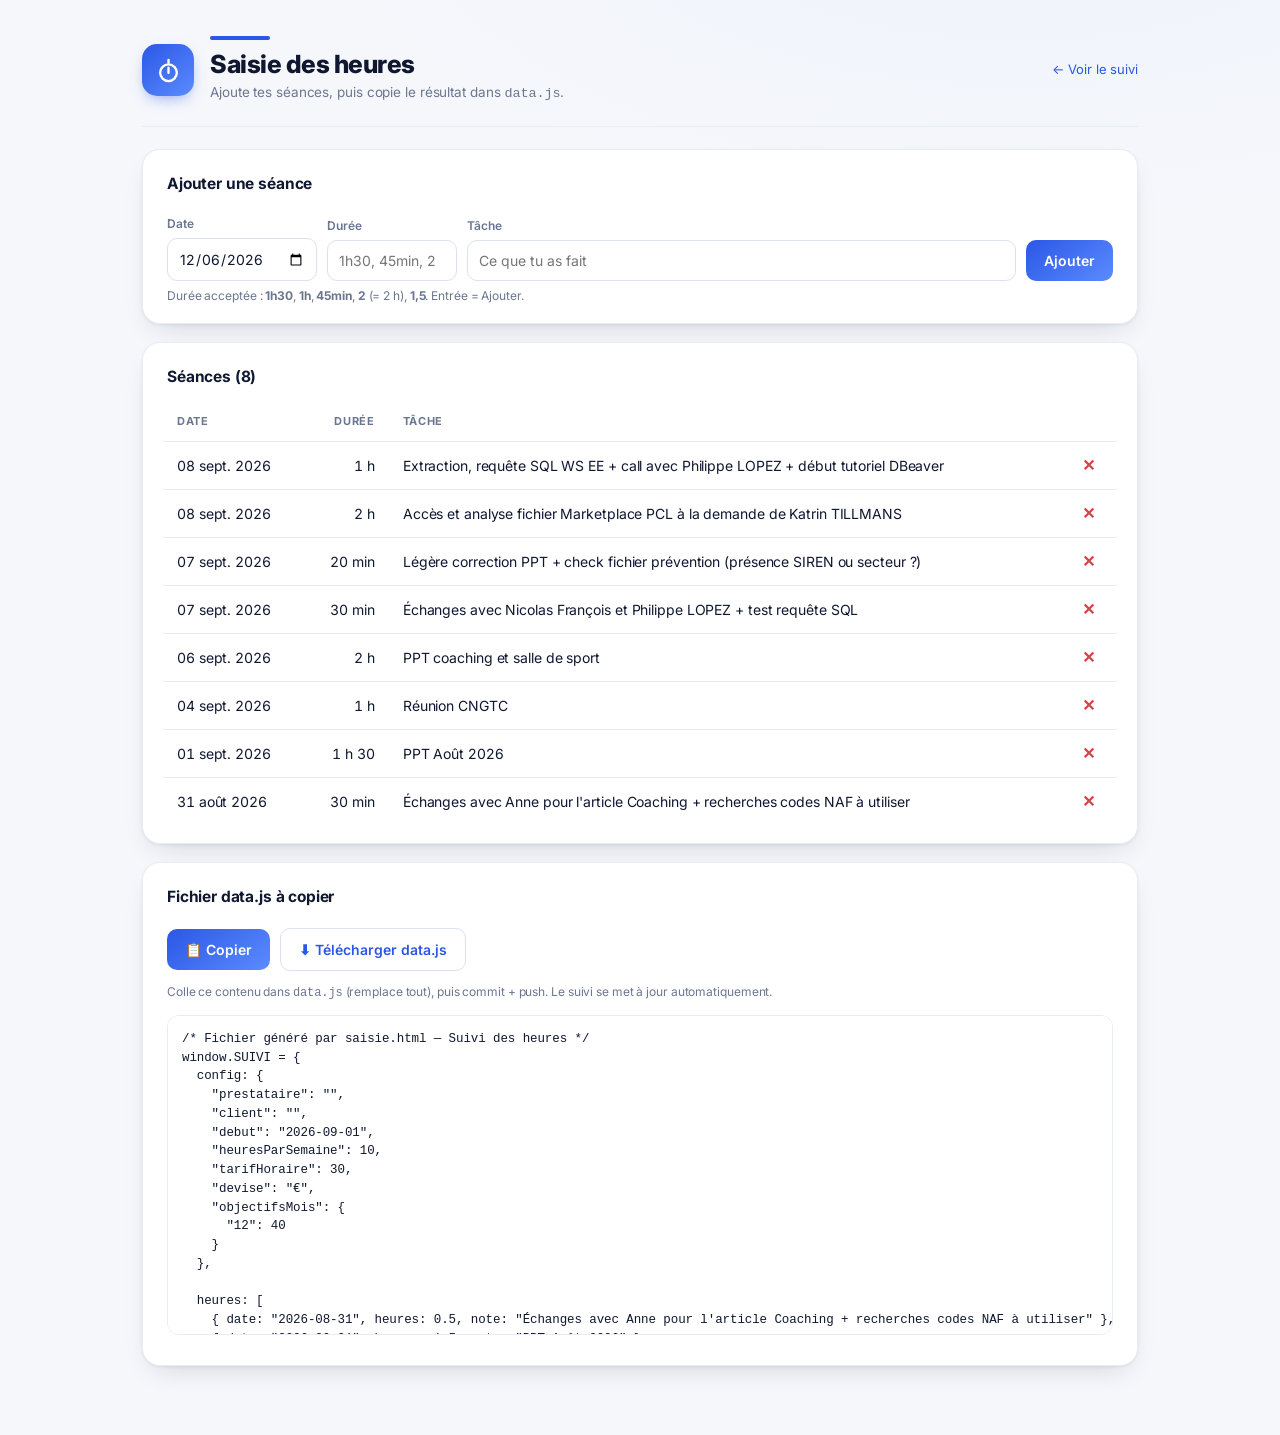
==== saisie.html @ 5bda905e "Formulaire de saisie (saisie.html) + noindex/Open Graph + onglets multi-annees" ====
<!DOCTYPE html>
<html lang="fr">
<head>
  <meta charset="utf-8" />
  <meta name="viewport" content="width=device-width, initial-scale=1" />
  <title>Saisie des heures</title>
  <meta name="robots" content="noindex, nofollow" />
  <script>(function(){try{var t=localStorage.getItem("theme");if(t)document.documentElement.setAttribute("data-theme",t);}catch(e){}})();</script>
  <link rel="preconnect" href="https://fonts.googleapis.com" />
  <link rel="preconnect" href="https://fonts.gstatic.com" crossorigin />
  <link href="https://fonts.googleapis.com/css2?family=Inter:wght@400;500;600;700;800&display=swap" rel="stylesheet" />
  <link rel="stylesheet" href="style.css?v=18" />
  <link rel="icon" href="data:image/svg+xml,<svg xmlns='http://www.w3.org/2000/svg' viewBox='0 0 100 100'><rect width='100' height='100' rx='26' fill='%232b57e6'/><g fill='none' stroke='%23fff' stroke-width='7' stroke-linecap='round' stroke-linejoin='round'><line x1='50' y1='18' x2='50' y2='31'/><circle cx='50' cy='58' r='27'/><line x1='50' y1='58' x2='50' y2='40'/></g></svg>" />
  <style>
    .form-grid { display: grid; grid-template-columns: 150px 130px 1fr auto; gap: 10px; align-items: end; }
    @media (max-width: 620px) { .form-grid { grid-template-columns: 1fr 1fr; } .form-grid .f-note, .form-grid .f-add { grid-column: 1 / -1; } }
    label { display: block; font-size: 12px; font-weight: 600; color: var(--muted); margin-bottom: 5px; }
    input[type="date"], input[type="text"] {
      width: 100%; font: inherit; font-size: 14px; color: var(--ink); background: var(--card);
      border: 1px solid var(--line-strong); border-radius: 10px; padding: 9px 11px; box-sizing: border-box;
    }
    input:focus { outline: none; border-color: var(--brand); box-shadow: 0 0 0 3px color-mix(in srgb, var(--brand) 18%, transparent); }
    .btn { font: inherit; font-weight: 600; font-size: 14px; cursor: pointer; border: none; border-radius: 10px; padding: 10px 18px; color: #fff; background: linear-gradient(140deg, var(--brand), var(--brand-2)); }
    .btn.ghost { background: var(--card); color: var(--brand); border: 1px solid var(--line-strong); }
    .btn:active { transform: scale(.97); }
    .hint { font-size: 12px; color: var(--muted); margin-top: 6px; }
    .rm { cursor: pointer; border: none; background: transparent; color: var(--danger); font-size: 16px; font-weight: 700; padding: 2px 8px; border-radius: 8px; }
    .rm:hover { background: var(--danger-soft); }
    pre#out { background: var(--card); border: 1px solid var(--line); border-radius: 12px; padding: 14px; overflow: auto; font-size: 12.5px; max-height: 320px; white-space: pre; }
    .toolbar { display: flex; gap: 10px; flex-wrap: wrap; margin-bottom: 12px; align-items: center; }
    .ok-msg { color: var(--good); font-weight: 600; font-size: 13px; }
    .backlink { font-size: 13px; color: var(--brand); text-decoration: none; }
  </style>
</head>
<body>
  <div class="wrap">
    <header class="site-header">
      <div class="identity">
        <div class="monogram">
          <svg viewBox="0 0 24 24" fill="none" stroke="#fff" stroke-width="2.1" stroke-linecap="round" stroke-linejoin="round" aria-hidden="true">
            <line x1="12" y1="2.5" x2="12" y2="5" /><circle cx="12" cy="14" r="7.4" /><line x1="12" y1="14" x2="12" y2="9.6" />
          </svg>
        </div>
        <div>
          <div class="accent-line" style="width:60px;height:4px;background:var(--brand);border-radius:2px;margin-bottom:10px"></div>
          <h1>Saisie des heures</h1>
          <p class="subtitle">Ajoute tes séances, puis copie le résultat dans <code>data.js</code>.</p>
        </div>
      </div>
      <a class="backlink" href="index.html">← Voir le suivi</a>
    </header>

    <section class="panel">
      <div class="panel-head"><h2>Ajouter une séance</h2></div>
      <div class="form-grid">
        <div><label for="f-date">Date</label><input type="date" id="f-date" /></div>
        <div><label for="f-duree">Durée</label><input type="text" id="f-duree" placeholder="1h30, 45min, 2" /></div>
        <div class="f-note"><label for="f-note">Tâche</label><input type="text" id="f-note" placeholder="Ce que tu as fait" /></div>
        <div class="f-add"><button class="btn" id="add">Ajouter</button></div>
      </div>
      <div class="hint">Durée acceptée : <b>1h30</b>, <b>1h</b>, <b>45min</b>, <b>2</b> (= 2 h), <b>1,5</b>. Entrée = Ajouter.</div>
    </section>

    <section class="panel">
      <div class="panel-head"><h2>Séances (<span id="count">0</span>)</h2></div>
      <div class="table-scroll">
        <table>
          <thead><tr><th>Date</th><th class="right">Durée</th><th>Tâche</th><th></th></tr></thead>
          <tbody id="rows"></tbody>
        </table>
      </div>
    </section>

    <section class="panel">
      <div class="panel-head"><h2>Fichier data.js à copier</h2></div>
      <div class="toolbar">
        <button class="btn" id="copy">📋 Copier</button>
        <button class="btn ghost" id="download">⬇︎ Télécharger data.js</button>
        <span class="ok-msg" id="msg" style="display:none">Copié ✓</span>
      </div>
      <p class="hint">Colle ce contenu dans <code>data.js</code> (remplace tout), puis commit + push. Le suivi se met à jour automatiquement.</p>
      <pre id="out"></pre>
    </section>
  </div>

  <!-- Charge data.js frais (anti-cache) de façon synchrone, avant le script d'init -->
  <script>document.write('<script src="data.js?t=' + Date.now() + '"><\/script>');</script>
  <script>
    (function () {
      "use strict";
      const cfg = (window.SUIVI && window.SUIVI.config) || {};
      const $ = (id) => document.getElementById(id);

      // Liste de travail (repart de data.js à chaque ouverture)
      let items = ((window.SUIVI && window.SUIVI.heures) || [])
        .filter((e) => e && e.date && Number(e.heures) > 0)
        .map((e) => ({ date: String(e.date), heures: Number(e.heures), note: e.note || "" }));

      // "1h30", "45min", "2", "1,5" -> heures décimales (arrondi à la minute)
      function parseDuree(s) {
        s = String(s || "").trim().toLowerCase().replace(",", ".").replace(/\s+/g, "");
        if (!s) return null;
        let m = s.match(/^(\d+)h(\d{1,2})?$/);            // 1h30 / 1h
        if (m) return Math.round((+m[1] + (m[2] ? +m[2] / 60 : 0)) * 100) / 100;
        m = s.match(/^(\d+)(?:min|m)$/);                   // 45min / 45m
        if (m) return Math.round((+m[1] / 60) * 100) / 100;
        m = s.match(/^\d+(\.\d+)?$/);                      // 2 / 1.5
        if (m) return Math.round(parseFloat(s) * 100) / 100;
        return null;
      }
      function fmtH(h) {
        const t = Math.round(h * 60);
        if (t === 0) return "0 h";
        if (t < 60) return t + " min";
        const hh = Math.floor(t / 60), mm = t % 60;
        return mm === 0 ? hh + " h" : hh + " h " + String(mm).padStart(2, "0");
      }
      function fmtDate(s) {
        const [y, m, d] = s.split("-").map(Number);
        return new Date(y, m - 1, d).toLocaleDateString("fr-FR", { day: "2-digit", month: "short", year: "numeric" });
      }

      function render() {
        items.sort((a, b) => (a.date < b.date ? 1 : -1)); // plus récent en haut
        $("count").textContent = items.length;
        const tb = $("rows"); tb.innerHTML = "";
        items.forEach((e, i) => {
          const tr = document.createElement("tr");
          tr.innerHTML = `<td class="mono nowrap">${fmtDate(e.date)}</td><td class="right mono">${fmtH(e.heures)}</td><td>${escapeHtml(e.note)}</td>`;
          const td = document.createElement("td"); td.className = "right";
          const b = document.createElement("button"); b.className = "rm"; b.textContent = "✕"; b.title = "Supprimer";
          b.addEventListener("click", () => { items.splice(i, 1); render(); });
          td.appendChild(b); tr.appendChild(td); tb.appendChild(tr);
        });
        $("out").textContent = genFile();
      }

      function genFile() {
        const asc = items.slice().sort((a, b) => (a.date < b.date ? -1 : 1));
        const lignes = asc.map((e) => `    { date: ${JSON.stringify(e.date)}, heures: ${e.heures}, note: ${JSON.stringify(e.note)} },`).join("\n");
        return `/* Fichier généré par saisie.html — Suivi des heures */
window.SUIVI = {
  config: ${JSON.stringify(cfg, null, 2).replace(/\n/g, "\n  ")},

  heures: [
${lignes}
  ],
};
`;
      }

      function escapeHtml(s) {
        return String(s).replace(/[&<>"']/g, (c) => ({ "&": "&amp;", "<": "&lt;", ">": "&gt;", '"': "&quot;", "'": "&#39;" }[c]));
      }

      function add() {
        const date = $("f-date").value;
        const h = parseDuree($("f-duree").value);
        const note = $("f-note").value.trim();
        if (!date) { $("f-date").focus(); return; }
        if (h == null || h <= 0) { $("f-duree").focus(); $("f-duree").select(); return; }
        items.push({ date, heures: h, note });
        $("f-duree").value = ""; $("f-note").value = "";
        render();
        $("f-note").focus();
      }

      $("add").addEventListener("click", add);
      ["f-duree", "f-note", "f-date"].forEach((id) =>
        $(id).addEventListener("keydown", (e) => { if (e.key === "Enter") add(); }));

      $("copy").addEventListener("click", async () => {
        try {
          await navigator.clipboard.writeText(genFile());
          const m = $("msg"); m.style.display = ""; setTimeout(() => (m.style.display = "none"), 1800);
        } catch (e) {
          const pre = $("out"); const r = document.createRange(); r.selectNodeContents(pre);
          const sel = getSelection(); sel.removeAllRanges(); sel.addRange(r);
        }
      });

      $("download").addEventListener("click", () => {
        const blob = new Blob([genFile()], { type: "text/javascript" });
        const a = document.createElement("a"); a.href = URL.createObjectURL(blob);
        a.download = "data.js"; a.click(); URL.revokeObjectURL(a.href);
      });

      // Date par défaut = aujourd'hui
      const t = new Date();
      $("f-date").value = `${t.getFullYear()}-${String(t.getMonth() + 1).padStart(2, "0")}-${String(t.getDate()).padStart(2, "0")}`;
      render();
    })();
  </script>
</body>
</html>
---- style.css ----
:root {
  --bg: #f5f7fb;
  --bg-grad-1: #eef2fb;
  --bg-grad-2: #f6f8fc;
  --card: #ffffff;
  --ink: #0f1830;
  --ink-2: #33405c;
  --muted: #6b7791;
  --line: #e8ecf4;
  --line-strong: #dbe1ee;
  --brand: #2b57e6;
  --brand-2: #5b8bff;
  --brand-soft: #eaf0ff;
  --brand-ink: #1f3fb0;
  --good: #0f9d63;
  --good-soft: #e4f6ee;
  --warn: #a85708;
  --warn-soft: #fbeed6;
  --danger: #d64545;
  --danger-soft: #fbe7e7;
  --shadow-sm: 0 1px 2px rgba(15, 24, 48, .05);
  --shadow: 0 1px 3px rgba(15, 24, 48, .06), 0 12px 28px -12px rgba(15, 24, 48, .18);
  --radius: 18px;
  --radius-sm: 12px;
}
/* Palette sombre : appliquée si le système est sombre (sauf choix manuel "light"),
   ou si l'utilisateur a explicitement choisi "dark". */
@media (prefers-color-scheme: dark) {
  :root:not([data-theme="light"]) {
    --bg: #0a0f1c; --bg-grad-1: #0d1424; --bg-grad-2: #0a0f1c;
    --card: #121a2c; --ink: #eef2fb; --ink-2: #c3cddf; --muted: #8b97b0;
    --line: #222e46; --line-strong: #2b3a56;
    --brand: #6f93ff; --brand-2: #4f74e0; --brand-soft: #17233f; --brand-ink: #a8c0ff;
    --good: #37c98b; --good-soft: #12321f; --warn: #e0a44f; --warn-soft: #33260f;
    --danger: #f0736f; --danger-soft: #3a1a1a;
    --shadow-sm: 0 1px 2px rgba(0,0,0,.3);
    --shadow: 0 1px 3px rgba(0,0,0,.4), 0 18px 40px -18px rgba(0,0,0,.6);
  }
}
:root[data-theme="dark"] {
  --bg: #0a0f1c; --bg-grad-1: #0d1424; --bg-grad-2: #0a0f1c;
  --card: #121a2c; --ink: #eef2fb; --ink-2: #c3cddf; --muted: #8b97b0;
  --line: #222e46; --line-strong: #2b3a56;
  --brand: #6f93ff; --brand-2: #4f74e0; --brand-soft: #17233f; --brand-ink: #a8c0ff;
  --good: #37c98b; --good-soft: #12321f; --warn: #e0a44f; --warn-soft: #33260f;
  --danger: #f0736f; --danger-soft: #3a1a1a;
  --shadow-sm: 0 1px 2px rgba(0,0,0,.3);
  --shadow: 0 1px 3px rgba(0,0,0,.4), 0 18px 40px -18px rgba(0,0,0,.6);
}

* { box-sizing: border-box; }
html, body { margin: 0; padding: 0; }
body {
  font-family: "Inter", -apple-system, BlinkMacSystemFont, "Segoe UI", Roboto, sans-serif;
  background: radial-gradient(1200px 600px at 80% -10%, var(--bg-grad-1), transparent 60%), var(--bg);
  color: var(--ink);
  line-height: 1.5;
  letter-spacing: -0.006em;
  -webkit-font-smoothing: antialiased;
  text-rendering: optimizeLegibility;
}
.wrap { max-width: 1040px; margin: 0 auto; padding: 36px 22px 72px; }

/* ---------- Header ---------- */
.site-header {
  display: flex; flex-wrap: wrap; align-items: center; justify-content: space-between;
  gap: 18px; margin-bottom: 22px; padding-bottom: 22px; border-bottom: 1px solid var(--line);
}
.identity { display: flex; align-items: center; gap: 16px; }
.monogram {
  width: 52px; height: 52px; flex: none; border-radius: 15px;
  display: grid; place-items: center; font-weight: 800; font-size: 22px; color: #fff;
  background: linear-gradient(140deg, var(--brand), var(--brand-2));
  box-shadow: 0 6px 16px -6px color-mix(in srgb, var(--brand) 60%, transparent);
}
.monogram svg { width: 27px; height: 27px; display: block; }
.eyebrow { font-size: 12px; font-weight: 600; letter-spacing: .04em; text-transform: uppercase; color: var(--brand); }
h1 { font-size: 25px; line-height: 1.15; margin: 2px 0 3px; font-weight: 800; letter-spacing: -0.02em; }
h1 .sep { color: var(--line-strong); font-weight: 500; margin: 0 2px; }
h1 .client { color: var(--ink-2); font-weight: 700; }
.subtitle { color: var(--muted); font-size: 13.5px; margin: 0; }
.header-side { display: flex; flex-direction: column; align-items: flex-end; gap: 8px; }
.head-row { display: flex; align-items: center; gap: 10px; }
.theme-btn {
  width: 38px; height: 38px; flex: none; border-radius: 50%; cursor: pointer;
  border: 1px solid var(--line-strong); background: var(--card); color: var(--ink);
  font-size: 16px; line-height: 1; display: grid; place-items: center; box-shadow: var(--shadow-sm);
  transition: transform .2s ease, box-shadow .2s ease, border-color .2s ease;
}
.theme-btn:hover { transform: translateY(-2px) rotate(-12deg); border-color: var(--brand); box-shadow: var(--shadow); }
.theme-btn:active { transform: scale(.94); }

/* ---------- Animations ---------- */
@keyframes riseIn {
  from { opacity: 0; transform: translateY(16px); }
  to   { opacity: 1; transform: translateY(0); }
}

/* ---------- Barre d'onglets ---------- */
.tabs {
  display: flex; flex-wrap: wrap; gap: 6px; margin-bottom: 22px; padding: 6px;
  background: color-mix(in srgb, var(--card) 88%, transparent); border: 1px solid var(--line); border-radius: 999px;
  box-shadow: var(--shadow-sm); width: fit-content; max-width: 100%;
  position: sticky; top: 12px; z-index: 30; backdrop-filter: saturate(1.2) blur(8px);
  transition: box-shadow .25s ease;
}
.tabs.stuck { box-shadow: var(--shadow); }
.tab {
  font: inherit; cursor: pointer; border: none; background: transparent; color: var(--muted);
  font-size: 13.5px; font-weight: 600; padding: 8px 16px; border-radius: 999px;
  transition: background .15s ease, color .15s ease; white-space: nowrap;
}
.tab:hover:not(.disabled) { color: var(--ink); background: color-mix(in srgb, var(--brand) 7%, transparent); }
.tab.disabled { opacity: .38; cursor: not-allowed; }
.tab.active { color: #fff; background: linear-gradient(140deg, var(--brand), var(--brand-2)); box-shadow: 0 4px 12px -5px color-mix(in srgb, var(--brand) 65%, transparent); }
/* ---------- Adaptations mobile ---------- */
@media (max-width: 560px) {
  .wrap { padding: 22px 15px 52px; }

  /* En-tête plus compact */
  .site-header { gap: 14px; margin-bottom: 20px; }
  .identity { gap: 13px; }
  .monogram { width: 46px; height: 46px; font-size: 20px; border-radius: 12px; }
  h1 { font-size: 22px; }
  .eyebrow { font-size: 11px; }
  .subtitle { font-size: 12.5px; }
  .header-side { align-items: flex-start; width: 100%; }

  /* Onglets : pleine largeur, défilables, fond opaque (sinon on voit le contenu dessous) */
  .tabs {
    width: 100%; overflow-x: auto; flex-wrap: nowrap; -webkit-overflow-scrolling: touch;
    scrollbar-width: none; border-radius: 14px; top: 8px; gap: 4px;
    background: var(--card); backdrop-filter: none;
  }
  .tabs::-webkit-scrollbar { display: none; }
  .tab { flex: 0 0 auto; padding: 9px 15px; }

  /* Carte "Cette semaine" : anneau centré, moins de vide */
  .ring-layout { flex-direction: column; align-items: center; text-align: center; gap: 12px; }
  .ring-hours { justify-content: center; }
  .ring-meta { min-width: 0; }

  /* Cartes / panneaux un peu plus serrés */
  .card { padding: 20px 18px; }
  .panel { padding: 20px 18px 16px; }
  .card-head { margin-bottom: 16px; }
  .avance-value { font-size: 36px; }
  .ring-hours { font-size: 30px; }
  .panel h2 { font-size: 17px; }

  /* Graphe hebdo plus lisible */
  .chart { gap: 8px; height: 170px; }
  .bar-lbl { font-size: 10px; }

  /* KPIs : une belle grille 2 colonnes, la 3e prend toute la largeur */
  .kpi { padding: 14px 15px; gap: 11px; }
  .kpi:last-child { grid-column: 1 / -1; }

  /* Tableaux plus compacts */
  table { font-size: 12.5px; }
  th, td { padding: 10px 9px; }
  .tag { display: block; width: fit-content; margin: 4px 0 0 0; } /* "en cours" sous la date */
  .pill { padding: 3px 9px; font-size: 11px; }
  th, td { padding: 10px 7px; }
  /* Sur mobile, on masque la colonne "Objectif" (toujours 10 h) pour tout faire tenir */
  .tbl-weeks th:nth-child(3), .tbl-weeks td:nth-child(3) { display: none; }
  .pill-extra { display: none; } /* badge compact : "0.5 h" au lieu de "0.5 h manquantes" */
}

@media (max-width: 380px) {
  .kpis { grid-template-columns: 1fr; }
  .kpi:last-child { grid-column: auto; }
}
.status-chip {
  display: inline-flex; align-items: center; gap: 8px; font-weight: 700; font-size: 13px;
  padding: 7px 14px; border-radius: 999px; border: 1px solid var(--line-strong); background: var(--card);
  box-shadow: var(--shadow-sm);
}
.status-chip .dot { width: 8px; height: 8px; border-radius: 50%; background: var(--muted); }
.status-chip.ok { color: var(--good); border-color: color-mix(in srgb, var(--good) 35%, var(--line)); background: var(--good-soft); }
.status-chip.ok .dot { background: var(--good); box-shadow: 0 0 0 3px color-mix(in srgb, var(--good) 22%, transparent); }
.status-chip.warn { color: var(--warn); border-color: color-mix(in srgb, var(--warn) 35%, var(--line)); background: var(--warn-soft); }
.status-chip.warn .dot { background: var(--warn); box-shadow: 0 0 0 3px color-mix(in srgb, var(--warn) 22%, transparent); }
.maj { color: var(--muted); font-size: 12px; }

/* ---------- Cards générique ---------- */
.card {
  background: var(--card); border: 1px solid var(--line); border-radius: var(--radius);
  padding: 22px 24px; box-shadow: var(--shadow);
  transition: transform .25s cubic-bezier(.2,.8,.2,1), box-shadow .25s ease, border-color .25s ease;
}
.card:hover {
  transform: translateY(-3px);
  box-shadow: 0 1px 3px rgba(15, 24, 48, .07), 0 22px 44px -18px rgba(15, 24, 48, .28);
  border-color: var(--line-strong);
}
.kpi { transition: transform .25s cubic-bezier(.2,.8,.2,1), box-shadow .25s ease, border-color .25s ease; }
.kpi:hover { transform: translateY(-3px); box-shadow: var(--shadow); border-color: var(--line-strong); }
@media (prefers-reduced-motion: reduce) {
  .card, .kpi { transition: none; }
  .card:hover, .kpi:hover { transform: none; }
}
.card-head { display: flex; align-items: center; justify-content: space-between; gap: 10px; margin-bottom: 18px; }
.card-title { font-size: 12.5px; font-weight: 700; letter-spacing: .06em; text-transform: uppercase; color: var(--muted); }
.chip-soft {
  font-size: 12px; font-weight: 600; color: var(--brand-ink); background: var(--brand-soft);
  padding: 4px 11px; border-radius: 999px; white-space: nowrap;
}

/* ---------- Hero ---------- */
.hero { display: grid; grid-template-columns: 1fr; gap: 18px; margin-bottom: 18px; }
@media (min-width: 760px) { .hero { grid-template-columns: 1.5fr 1fr; } }
.hero.solo { grid-template-columns: 1fr; } /* vue mois : anneau seul en pleine largeur */

.ring-layout { display: flex; align-items: center; gap: 22px; flex-wrap: wrap; }
.ring { position: relative; width: 132px; height: 132px; flex: none; }
.ring svg { transform: rotate(-90deg); }
.ring-bg { fill: none; stroke: var(--line); stroke-width: 11; }
.ring-fg {
  fill: none; stroke: url(#ringGrad); stroke-width: 11; stroke-linecap: round;
  stroke-dasharray: 326.7; stroke-dashoffset: 326.7; transition: stroke-dashoffset .9s cubic-bezier(.2,.8,.2,1);
}
#ringGrad .rg1 { stop-color: var(--brand-2); }
#ringGrad .rg2 { stop-color: var(--brand); }
.ring.full .ring-fg { stroke: var(--good); }
.ring-center { position: absolute; inset: 0; display: grid; place-content: center; text-align: center; }
.ring-pct { font-size: 27px; font-weight: 800; letter-spacing: -.02em; }
.ring-cap { font-size: 11px; color: var(--muted); margin-top: -2px; }
.ring-meta { min-width: 140px; }
.ring-hours { font-size: 30px; font-weight: 800; letter-spacing: -.02em; display: flex; align-items: baseline; gap: 8px; }
.ring-hours .obj { font-size: 16px; font-weight: 600; color: var(--muted); }
.ring-note { color: var(--ink-2); font-size: 13.5px; margin-top: 6px; }

/* Avance */
.hero-avance.ok { border-color: color-mix(in srgb, var(--good) 32%, var(--line)); }
.hero-avance.warn { border-color: color-mix(in srgb, var(--warn) 32%, var(--line)); }
.avance-value { font-size: 40px; font-weight: 800; letter-spacing: -.03em; display: flex; align-items: baseline; gap: 10px; flex-wrap: wrap; }
.avance-label { font-size: 16px; font-weight: 600; color: var(--muted); }
#avanceValeur.pos { color: var(--good); }
#avanceValeur.neg { color: var(--warn); }
.avance-detail { color: var(--muted); font-size: 13.5px; margin-top: 8px; }
.avance-track { height: 8px; border-radius: 999px; background: var(--line); margin-top: 18px; overflow: hidden; }
.avance-fill { height: 100%; border-radius: 999px; width: 0; background: linear-gradient(90deg, var(--brand), var(--brand-2)); transition: width .9s cubic-bezier(.2,.8,.2,1); }
.hero-avance.ok .avance-fill { background: linear-gradient(90deg, var(--good), #34d399); }
.hero-avance.warn .avance-fill { background: linear-gradient(90deg, var(--warn), #f0b45c); }

/* ---------- KPIs ---------- */
.kpis { display: grid; grid-template-columns: repeat(2, 1fr); gap: 14px; margin-bottom: 22px; }
@media (min-width: 720px) { .kpis { grid-template-columns: repeat(3, 1fr); } }
.kpi {
  background: var(--card); border: 1px solid var(--line); border-radius: var(--radius-sm);
  padding: 16px 16px; box-shadow: var(--shadow-sm); display: flex; align-items: center; gap: 13px;
}
.kpi-ico {
  width: 40px; height: 40px; flex: none; border-radius: 11px; display: grid; place-items: center;
  font-size: 19px; font-weight: 700; color: var(--brand-ink); background: var(--brand-soft);
}
.kpi-val { font-size: 22px; font-weight: 800; letter-spacing: -.02em; line-height: 1.1; }
.kpi-lbl { font-size: 12px; color: var(--muted); margin-top: 3px; }

/* ---------- Panels ---------- */
.panel {
  background: var(--card); border: 1px solid var(--line); border-radius: var(--radius);
  padding: 22px 24px 18px; box-shadow: var(--shadow); margin-top: 18px;
}
.panel-head { display: flex; align-items: center; justify-content: space-between; gap: 10px; margin-bottom: 20px; }
.panel h2 { font-size: 15.5px; font-weight: 700; margin: 0; letter-spacing: -.01em; }
.legend { font-size: 12px; color: var(--muted); display: inline-flex; align-items: center; gap: 8px; }
.legend-dot { width: 9px; height: 9px; border-radius: 3px; display: inline-block; margin-left: 6px; }
.legend-dot.brand { background: var(--brand); }
.legend-dot.good { background: var(--good); }
.legend-dot.muted-dot { background: var(--muted); }

/* Chart */
.chart {
  position: relative; display: flex; align-items: flex-end; gap: 12px;
  height: 190px; padding: 22px 6px 0; border-bottom: 1px solid var(--line);
}
.bar-col { flex: 1; display: flex; flex-direction: column; align-items: center; height: 100%; justify-content: flex-end; min-width: 0; }
.bar-wrap { width: 100%; height: 100%; display: flex; flex-direction: column; align-items: center; justify-content: flex-end; }
.bar-val { font-size: 11px; font-weight: 700; color: var(--brand); font-variant-numeric: tabular-nums; margin-bottom: 5px; opacity: 0; transition: opacity .4s ease; line-height: 1; white-space: nowrap; }
.bar-val.good { color: var(--good); }
.bar {
  width: 72%; max-width: 40px; border-radius: 7px 7px 3px 3px; min-height: 3px;
  background: linear-gradient(180deg, var(--brand-2), var(--brand));
  transition: height .7s cubic-bezier(.2,.8,.2,1);
}
.bar.good { background: linear-gradient(180deg, #34d399, var(--good)); }
.bar-col.clickable { cursor: pointer; }
.bar-col.clickable:hover .bar { filter: brightness(1.1); transform: translateY(-2px); }
.bar-col .bar { transition: height .7s cubic-bezier(.2,.8,.2,1), transform .2s ease, filter .2s ease; }
.bar-col.clickable:hover .bar-val { transform: translateY(-2px); }
.bar-lbl { font-size: 11px; color: var(--muted); margin-top: 8px; white-space: nowrap; font-variant-numeric: tabular-nums; }
.chart-grid { position: absolute; left: 6px; right: 6px; border-top: 1px solid var(--line); pointer-events: none; }
.chart-grid span { position: absolute; right: 0; top: -16px; font-size: 10.5px; color: var(--muted); background: var(--card); padding: 0 5px; }
.chart-target { position: absolute; left: 6px; right: 6px; border-top: 2px dashed color-mix(in srgb, var(--brand) 50%, transparent); pointer-events: none; }
.chart-target span { position: absolute; right: 0; top: -19px; font-size: 11px; font-weight: 600; color: var(--brand); background: var(--card); padding: 0 5px; }

/* ---------- Tables ---------- */
table { width: 100%; border-collapse: collapse; font-size: 14px; }
th, td { padding: 12px 14px; text-align: left; border-bottom: 1px solid var(--line); }
thead th { font-size: 11px; text-transform: uppercase; letter-spacing: .06em; color: var(--muted); font-weight: 700; padding-top: 4px; }
tbody tr { transition: background .15s ease; }
tbody tr:hover { background: color-mix(in srgb, var(--brand) 4%, transparent); }
td.right, th.right { text-align: right; }
td.center { text-align: center; }
.mono { font-variant-numeric: tabular-nums; }
.nowrap { white-space: nowrap; }
.muted { color: var(--muted); }
.good { color: var(--good); font-weight: 600; }
tr.current { background: var(--brand-soft) !important; }
tr.wk-head { cursor: pointer; }
tr.wk-head td { background: var(--brand-soft); color: var(--brand-ink); font-size: 11.5px; font-weight: 700; text-transform: uppercase; letter-spacing: .05em; padding-top: 11px; padding-bottom: 11px; }
tr.wk-head:hover td { background: color-mix(in srgb, var(--brand) 14%, var(--card)); }
.wk-caret { display: inline-block; margin-right: 8px; font-size: 10px; transition: transform .2s ease; transform: translateY(-1px); }
tr.wk-head.collapsed .wk-caret { transform: rotate(-90deg); }
tbody tr:last-child td { border-bottom: none; }
.table-scroll { overflow-x: auto; margin: 0 -4px; }

.tag { font-size: 10px; font-weight: 700; background: var(--brand); color: #fff; padding: 2px 8px; border-radius: 999px; vertical-align: middle; margin-left: 8px; letter-spacing: .02em; }
.pill { display: inline-block; font-size: 12px; font-weight: 600; padding: 4px 11px; border-radius: 999px; white-space: nowrap; }
.pill.good { background: var(--good-soft); color: var(--good); }
.pill.warn { background: var(--warn-soft); color: var(--warn); }
.pill.neutral { background: var(--line); color: var(--muted); }

/* ---------- Footer ---------- */
footer { color: var(--muted); font-size: 12.5px; text-align: center; margin-top: 34px; display: flex; gap: 10px; justify-content: center; align-items: center; flex-wrap: wrap; }
footer .dot-sep { opacity: .5; }
footer code { background: var(--card); border: 1px solid var(--line); padding: 2px 7px; border-radius: 7px; font-size: 12px; }

/* ---------- Tendance cumulée (SVG) ---------- */
.trend { width: 100%; }
.trend svg { width: 100%; height: auto; display: block; overflow: visible; }
.trend .grid-line { stroke: var(--line); stroke-width: 1; }
.trend .axis-lbl { fill: var(--muted); font-size: 11px; font-family: inherit; }
.trend .obj-line { fill: none; stroke: var(--muted); stroke-width: 2; stroke-dasharray: 5 5; opacity: .75; }
.trend .real-area { fill: url(#trendFill); }
.trend .real-line { fill: none; stroke: url(#trendLine); stroke-width: 2.5; stroke-linejoin: round; stroke-linecap: round; }
.trend .dot.last { fill: var(--brand); filter: drop-shadow(0 0 0 3px color-mix(in srgb, var(--brand) 22%, transparent)); }
.trend .real-line.draw { stroke-dashoffset: var(--len); animation: drawLine 1.1s cubic-bezier(.4,0,.2,1) forwards; }
@keyframes drawLine { to { stroke-dashoffset: 0; } }
.trend .dot { fill: var(--brand); stroke: var(--card); stroke-width: 2; }
.trend .empty { color: var(--muted); text-align: center; padding: 24px 0; }
@media (prefers-reduced-motion: reduce) { .trend .real-line.draw { animation: none; stroke-dashoffset: 0; } }

/* ---------- Tooltip du graphique ---------- */
.chart-tip {
  position: fixed; z-index: 60; pointer-events: none; opacity: 0; transform: translateY(4px);
  background: var(--ink); color: var(--bg); font-size: 12.5px; font-weight: 600;
  padding: 7px 11px; border-radius: 8px; white-space: nowrap; box-shadow: var(--shadow);
  transition: opacity .15s ease, transform .15s ease;
}
.chart-tip.show { opacity: 1; transform: translateY(0); }
.chart-tip b { color: var(--brand-2); }

/* ---------- Confettis ---------- */
#confetti { position: fixed; inset: 0; width: 100vw; height: 100vh; pointer-events: none; z-index: 80; display: none; }
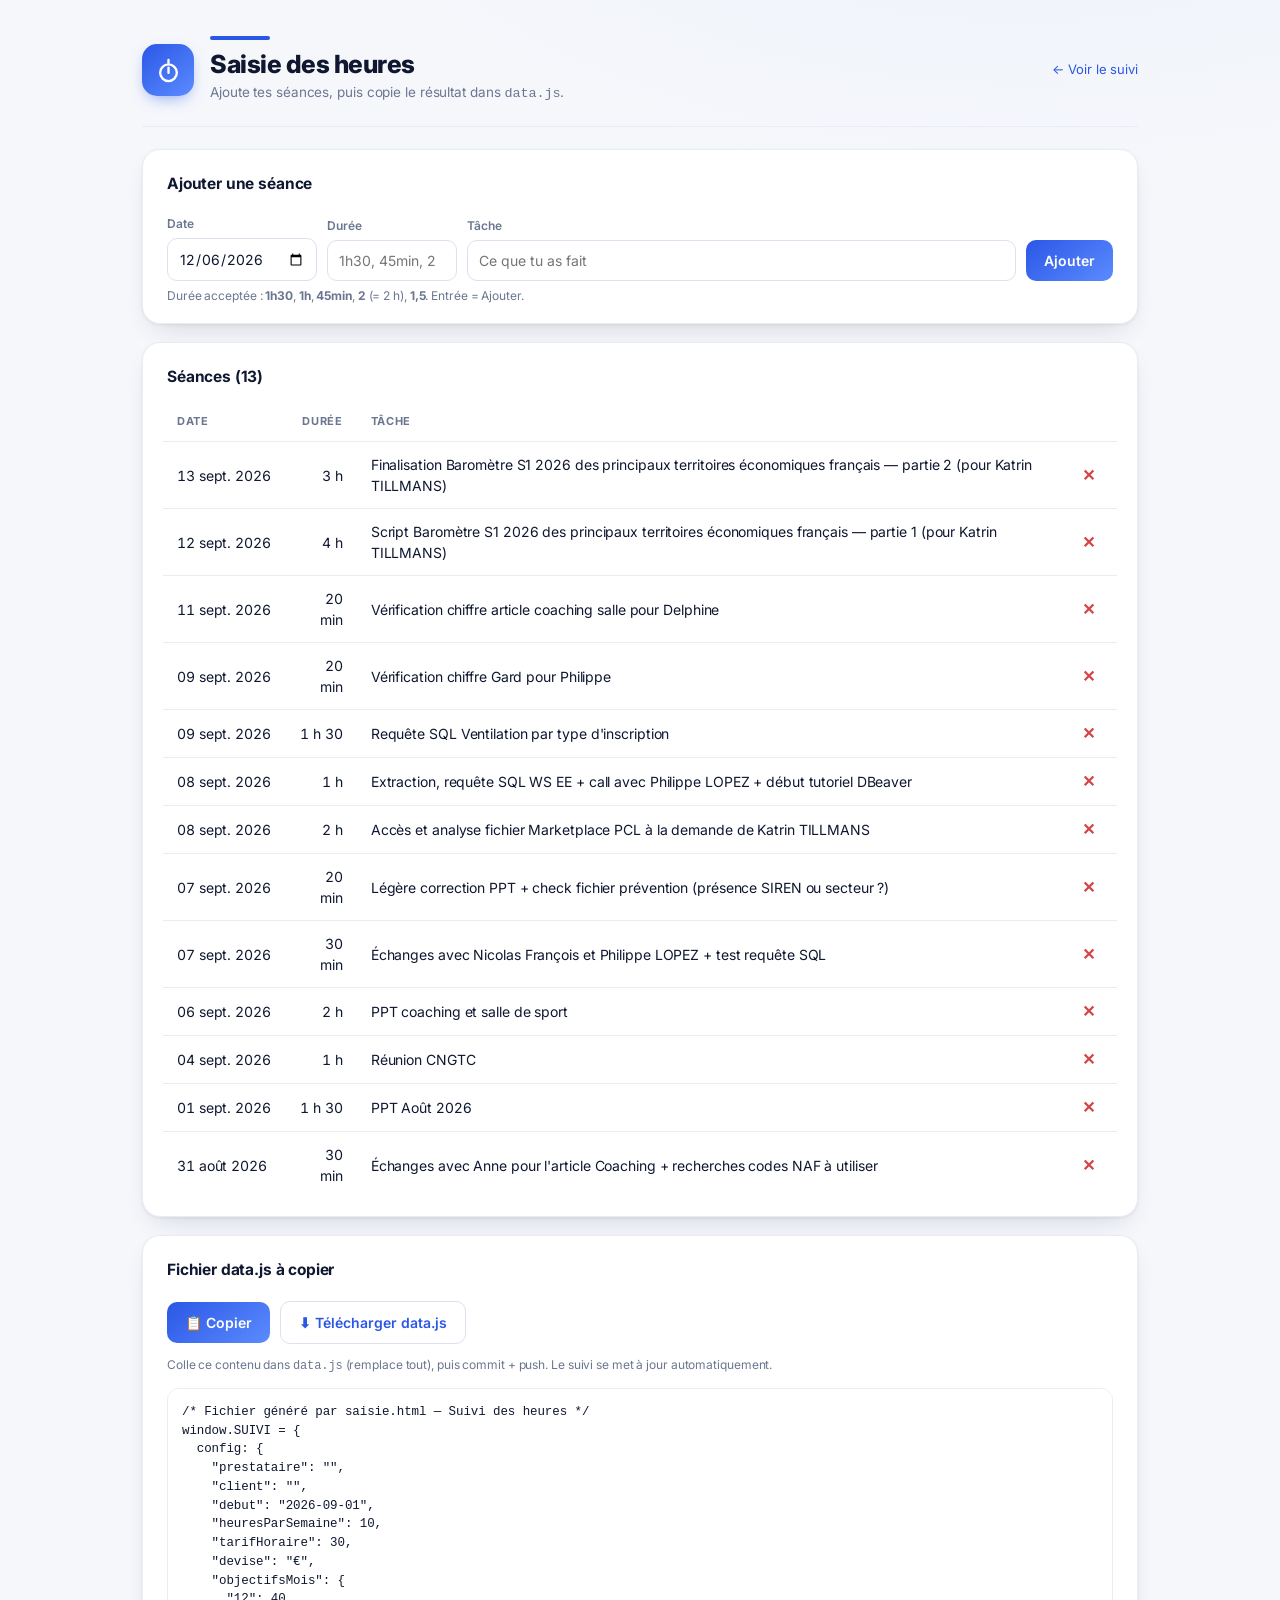
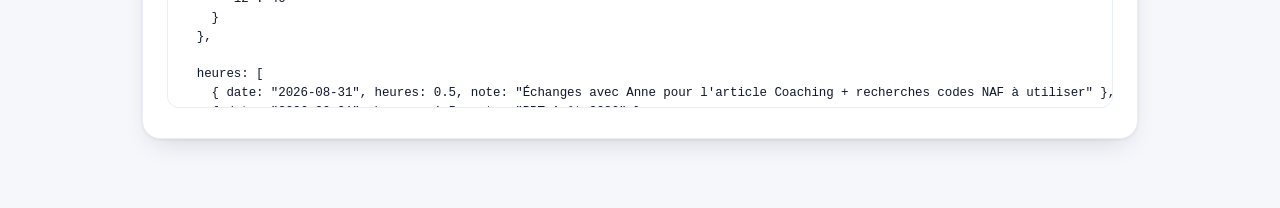
==== commit 1aef1258: "Durees en minutes exactes (champ 'min') pour eviter l'arrondi des totaux (13h et non 12h59) Co-Autho" ====
--- a/saisie.html
+++ b/saisie.html
@@ -91,21 +91,26 @@
       const cfg = (window.SUIVI && window.SUIVI.config) || {};
       const $ = (id) => document.getElementById(id);
 
-      // Liste de travail (repart de data.js à chaque ouverture)
+      // Liste de travail (repart de data.js à chaque ouverture). Unité interne : minutes.
       let items = ((window.SUIVI && window.SUIVI.heures) || [])
-        .filter((e) => e && e.date && Number(e.heures) > 0)
-        .map((e) => ({ date: String(e.date), heures: Number(e.heures), note: e.note || "" }));
-
-      // "1h30", "45min", "2", "1,5" -> heures décimales (arrondi à la minute)
+        .map((e) => {
+          if (!e || !e.date) return null;
+          const min = e.min != null ? Math.round(Number(e.min)) : Math.round(Number(e.heures) * 60);
+          if (!(min > 0)) return null;
+          return { date: String(e.date), min, note: e.note || "" };
+        })
+        .filter(Boolean);
+
+      // "1h30", "45min", "2", "1,5" -> minutes (entier)
       function parseDuree(s) {
         s = String(s || "").trim().toLowerCase().replace(",", ".").replace(/\s+/g, "");
         if (!s) return null;
         let m = s.match(/^(\d+)h(\d{1,2})?$/);            // 1h30 / 1h
-        if (m) return Math.round((+m[1] + (m[2] ? +m[2] / 60 : 0)) * 100) / 100;
+        if (m) return +m[1] * 60 + (m[2] ? +m[2] : 0);
         m = s.match(/^(\d+)(?:min|m)$/);                   // 45min / 45m
-        if (m) return Math.round((+m[1] / 60) * 100) / 100;
-        m = s.match(/^\d+(\.\d+)?$/);                      // 2 / 1.5
-        if (m) return Math.round(parseFloat(s) * 100) / 100;
+        if (m) return +m[1];
+        m = s.match(/^\d+(\.\d+)?$/);                      // 2 / 1.5 (en heures)
+        if (m) return Math.round(parseFloat(s) * 60);
         return null;
       }
       function fmtH(h) {
@@ -126,7 +131,7 @@
         const tb = $("rows"); tb.innerHTML = "";
         items.forEach((e, i) => {
           const tr = document.createElement("tr");
-          tr.innerHTML = `<td class="mono nowrap">${fmtDate(e.date)}</td><td class="right mono">${fmtH(e.heures)}</td><td>${escapeHtml(e.note)}</td>`;
+          tr.innerHTML = `<td class="mono nowrap">${fmtDate(e.date)}</td><td class="right mono">${fmtH(e.min / 60)}</td><td>${escapeHtml(e.note)}</td>`;
           const td = document.createElement("td"); td.className = "right";
           const b = document.createElement("button"); b.className = "rm"; b.textContent = "✕"; b.title = "Supprimer";
           b.addEventListener("click", () => { items.splice(i, 1); render(); });
@@ -137,7 +142,11 @@
 
       function genFile() {
         const asc = items.slice().sort((a, b) => (a.date < b.date ? -1 : 1));
-        const lignes = asc.map((e) => `    { date: ${JSON.stringify(e.date)}, heures: ${e.heures}, note: ${JSON.stringify(e.note)} },`).join("\n");
+        const lignes = asc.map((e) => {
+          // minutes exactes si < 1h ou non multiple de 15 min ; sinon en heures (plus lisible)
+          const dur = e.min % 15 === 0 ? `heures: ${e.min / 60}` : `min: ${e.min}`;
+          return `    { date: ${JSON.stringify(e.date)}, ${dur}, note: ${JSON.stringify(e.note)} },`;
+        }).join("\n");
         return `/* Fichier généré par saisie.html — Suivi des heures */
 window.SUIVI = {
   config: ${JSON.stringify(cfg, null, 2).replace(/\n/g, "\n  ")},
@@ -155,11 +164,11 @@
 
       function add() {
         const date = $("f-date").value;
-        const h = parseDuree($("f-duree").value);
+        const min = parseDuree($("f-duree").value);
         const note = $("f-note").value.trim();
         if (!date) { $("f-date").focus(); return; }
-        if (h == null || h <= 0) { $("f-duree").focus(); $("f-duree").select(); return; }
-        items.push({ date, heures: h, note });
+        if (min == null || min <= 0) { $("f-duree").focus(); $("f-duree").select(); return; }
+        items.push({ date, min, note });
         $("f-duree").value = ""; $("f-note").value = "";
         render();
         $("f-note").focus();
